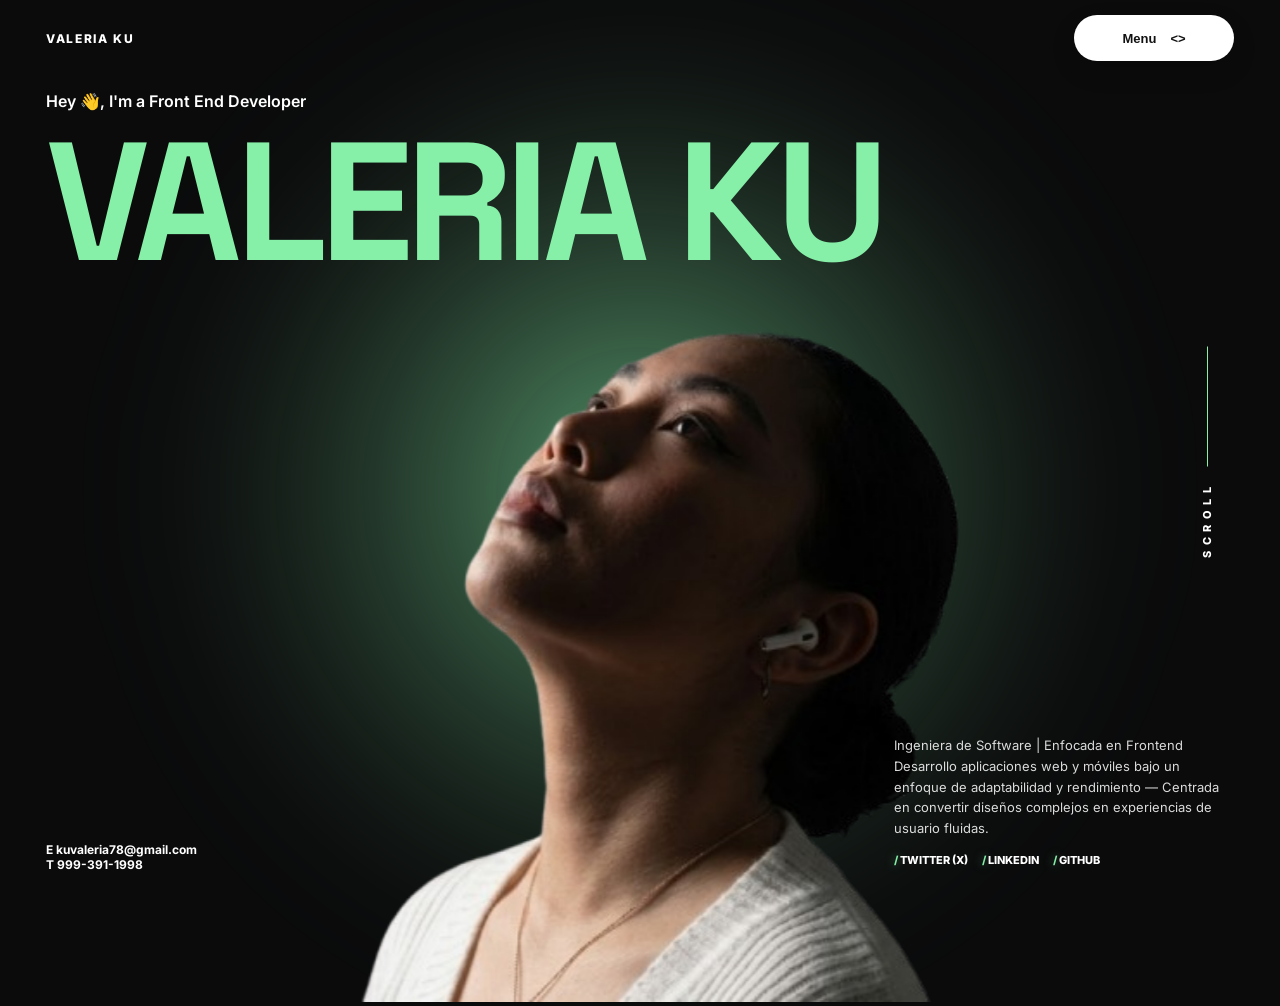
==== index.html @ 66c178a5 "menu update" ====
<!doctype html>
<html lang="es">
<head>
    <meta charset="utf-8" />
    <meta name="viewport" content="width=device-width,initial-scale=1" />
    <title>Valeria Ku | Portfolio</title>
    <link rel="preconnect" href="https://fonts.googleapis.com">
    <link rel="preconnect" href="https://fonts.gstatic.com" crossorigin>
    <link
        href="https://fonts.googleapis.com/css2?family=Inter:wght@400;500;600;700;800;900&family=Space+Grotesk:wght@400;500;600;700&display=swap"
        rel="stylesheet">
    <link rel="stylesheet" href="css/style.css">
</head>

<body>

    <div class="frame">
        <div id="menu-container"></div>
        <main class="stage">
            <div class="glow" aria-hidden="true"></div>
            <p class="kicker">
                Hey 👋, I'm a Front End Developer
            </p>

            <h1 class="title">
                VALERIA KU
            </h1>

            <figure class="portrait">
                <img src="img/profile.png" alt="Valeria Ku">
            </figure>

            <div class="scroll" aria-hidden="true">
                <i></i>
                <span>SCROLL</span>
            </div>

            <aside class="bio">

                <p>
                    Ingeniera de Software | Enfocada en Frontend
                    Desarrollo aplicaciones web y móviles bajo un enfoque de adaptabilidad y rendimiento —
                    Centrada en convertir diseños complejos en experiencias de usuario fluidas.
                </p>

                <nav class="links">
                    <a href="https://x.com/valeria76617102" target="_blank" rel="noopener noreferrer">
                        <span class="slash">/</span>
                        TWITTER (X)
                    </a>

                    <a href="https://www.linkedin.com/in/valeria-k%C3%BA-220157258/"
                        target="_blank"
                        rel="noopener noreferrer">

                        <span class="slash">/</span>
                        LINKEDIN
                    </a>

                    <a href="https://github.com/valeeerzx"
                        target="_blank"
                        rel="noopener noreferrer">

                        <span class="slash">/</span>
                        GITHUB
                    </a>
                </nav>
            </aside>
        </main>

        <footer class="footer">
            <p>E kuvaleria78@gmail.com</p>
            <p>T 999-391-1998</p>
        </footer>

    </div>
    <script src="js/loadComponents.js"></script>
</body>
</html>
---- css/style.css ----
:root {
    --bg: #0b0b0c;
    --text: #ffffff;
    --line: rgba(255, 255, 255, .35);
    --neon: #86f0a8;
}

* {
    box-sizing: border-box;
    margin: 0;
    padding: 0;
}

html, body {
    height: 100%;
}

body {
    font-family: Inter, system-ui, -apple-system, Segoe UI, Roboto, Arial, sans-serif;
    background: var(--bg);
    color: var(--text);
    overflow-x: hidden;
}

.frame {
    height: 100vh;
    padding: 15px 46px 28px;
    display: flex;
    flex-direction: column;
    position: relative;
}

/* HEADER */
.header {
    display: flex;
    justify-content: space-between;
    align-items: center;
    z-index: 100;
}

.brand {
    font-size: 12px;
    font-weight: 800;
    letter-spacing: .14em;
}

/* --- SECCIÓN DEL MENÚ MEJORADA --- */
.menu-wrapper {
    position: relative;
    width: 160px; /* Ancho fijo para evitar saltos visuales */
}

.menu {
    border: 0;
    background: #fff;
    color: #111;
    font-weight: 700;
    font-size: 13px;
    width: 100%;
    height: 46px;
    border-radius: 999px;
    cursor: pointer;
    display: flex;
    align-items: center;
    justify-content: center;
    gap: 14px;
    transition: all .3s cubic-bezier(0.4, 0, 0.2, 1);
    box-shadow: 0 10px 24px rgba(0,0,0,.15);
    position: relative;
    z-index: 102; 
}

.menu:hover {
    background: var(--neon);
    transform: translateY(-1px);
}

/* Estado cuando el menú está abierto para que encaje perfectamente */
.menu.is-open {
    box-shadow: none;
    border-radius: 16px 16px 0 0; /* Se une a la caja de abajo */
    background: #fff;
}

.nav-dropdown {
    position: absolute;
    top: 0;
    right: 0;
    background: #fff;
    width: 100%;
    border-radius: 16px;
    padding: 55px 10px 15px 10px; /* Padding superior para el botón */
    box-shadow: 0 20px 40px rgba(0,0,0,0.4);
    
    /* Estado oculto */
    opacity: 0;
    visibility: hidden;
    transform: translateY(-10px);
    transition: all 0.4s cubic-bezier(0.165, 0.84, 0.44, 1);
    z-index: 101;
}

.nav-dropdown.is-active {
    opacity: 1;
    visibility: visible;
    transform: translateY(0);
}

.nav-list {
    list-style: none;
}

.nav-list li a {
    display: block;
    padding: 12px 15px;
    color: #111;
    text-decoration: none;
    font-size: 14px;
    font-weight: 600;
    border-radius: 8px;
    transition: background 0.2s;
}

.nav-list li a:hover {
    background: #f0f0f0;
}

/* ROLLING TEXT EFFECT */

.rolling-link {
    overflow: hidden;
}

.rolling-text {
    display: flex;
    overflow: hidden;

    font-family: "Space Grotesk", sans-serif;
    font-weight: 600;
    line-height: 1.6em;

    --text: #111;
    --line-height: 22px;

    text-shadow:
        0 var(--line-height) 0 var(--text);
}

.rolling-text span {
    display: block;

    color: var(--text);

    transition:
        transform .5s cubic-bezier(.22,1,.36,1);

    will-change: transform;
}

/* hover */

.rolling-link:hover .rolling-text span {
    transform: translateY(calc(var(--line-height) * -1));
}

/* delays */

.rolling-link:hover .rolling-text span:nth-child(1) {
    transition-delay: 0s;
}

.rolling-link:hover .rolling-text span:nth-child(2) {
    transition-delay: .02s;
}

.rolling-link:hover .rolling-text span:nth-child(3) {
    transition-delay: .04s;
}

.rolling-link:hover .rolling-text span:nth-child(4) {
    transition-delay: .06s;
}

.rolling-link:hover .rolling-text span:nth-child(5) {
    transition-delay: .08s;
}

.rolling-link:hover .rolling-text span:nth-child(6) {
    transition-delay: .10s;
}

.rolling-link:hover .rolling-text span:nth-child(7) {
    transition-delay: .12s;
}

.rolling-link:hover .rolling-text span:nth-child(8) {
    transition-delay: .14s;
}

.rolling-link:hover .rolling-text span:nth-child(9) {
    transition-delay: .16s;
}

.rolling-link:hover .rolling-text span:nth-child(10) {
    transition-delay: .18s;
}

.rolling-link:hover .rolling-text span:nth-child(11) {
    transition-delay: .20s;
}

.rolling-link:hover .rolling-text span:nth-child(12) {
    transition-delay: .22s;
}

/* --- STAGE Y CONTENIDO --- */
.stage {
    flex: 1;
    position: relative;
    overflow: visible;
    isolation: isolate;
}

.glow {
    position: absolute;
    left: 50%;
    top: 55%;
    transform: translate(-50%, -50%);
    width: 900px;
    height: 900px;
    border-radius: 999px;
    background: radial-gradient(circle at 50% 50%, rgba(134, 240, 168, .65) 0%, rgba(134, 240, 168, .25) 35%, rgba(134, 240, 168, .10) 55%, rgba(134, 240, 168, 0) 75%);
    filter: blur(70px);
    z-index: 1;
}

.kicker {
    position: absolute;
    left: 0;
    top: 30px;
    font-size: 16px;
    font-weight: 600;
    z-index: 10;
}

.title {
    position: absolute;
    left: 0;
    top: 70px;
    font-family: "Space Grotesk", sans-serif;
    font-weight: 700;
    font-size: 168px;
    letter-spacing: -0.04em;
    line-height: .85;
    color: var(--neon);
    z-index: 6;
    white-space: nowrap;
}

.portrait {
    position: absolute;
    left: 50%;
    bottom: -160px;
    transform: translateX(-50%);
    height: 92%;
    z-index: 12;
}

.portrait img {
    height: 100%;
    opacity: 0;
    transform: translateY(40px);
    animation: imgEnter 1.1s ease-out forwards;
    animation-delay: .25s;
    will-change: transform, opacity;
}

@keyframes imgEnter {
    to {
        opacity: 1;
        transform: translateY(0);
    }
}

.scroll {
    position: absolute;
    right: 20px;
    top: 50%;
    transform: translateY(-50%);
    z-index: 20;
    display: flex;
    flex-direction: column;
    align-items: center;
    gap: 15px;
}

.scroll i {
    width: 1px;
    height: 120px;
    background: var(--neon);
    display: block;
}

.scroll span {
    display: block;
    font-size: 11px;
    font-weight: 800;
    color: #fff;
    text-align: center;
    writing-mode: vertical-lr;
    transform: rotate(180deg);
    letter-spacing: 0.5em;
    text-transform: uppercase;
}

.bio {
    position: absolute;
    right: 0;
    bottom: -25px;
    width: 340px;
    z-index: 22;
    display: flex;
    flex-direction: column;
    justify-content: flex-end;
}

.bio p {
    font-size: 13px;
    line-height: 1.6;
    opacity: .85;
    margin-bottom: 14px;
}

.links {
    display: flex;
    gap: 14px;
    flex-wrap: wrap;
}

.links a {
    font-size: 11px;
    font-weight: 800;
    text-decoration: none;
    color: #fff;
}

.links a .slash {
    color: var(--neon);
    text-shadow: 0 0 10px rgba(134, 240, 168, .6);
}

.footer {
    margin-top: auto;
    font-size: 12px;
    font-weight: 700;
    z-index: 30;
}

@media (max-width: 980px) {
    .frame { padding: 22px 18px; }
    .title { font-size: 90px; white-space: normal; }
    .scroll { display: none; }
    .portrait { height: 75%; bottom: -60px; }
    .bio { width: 90%; }
}
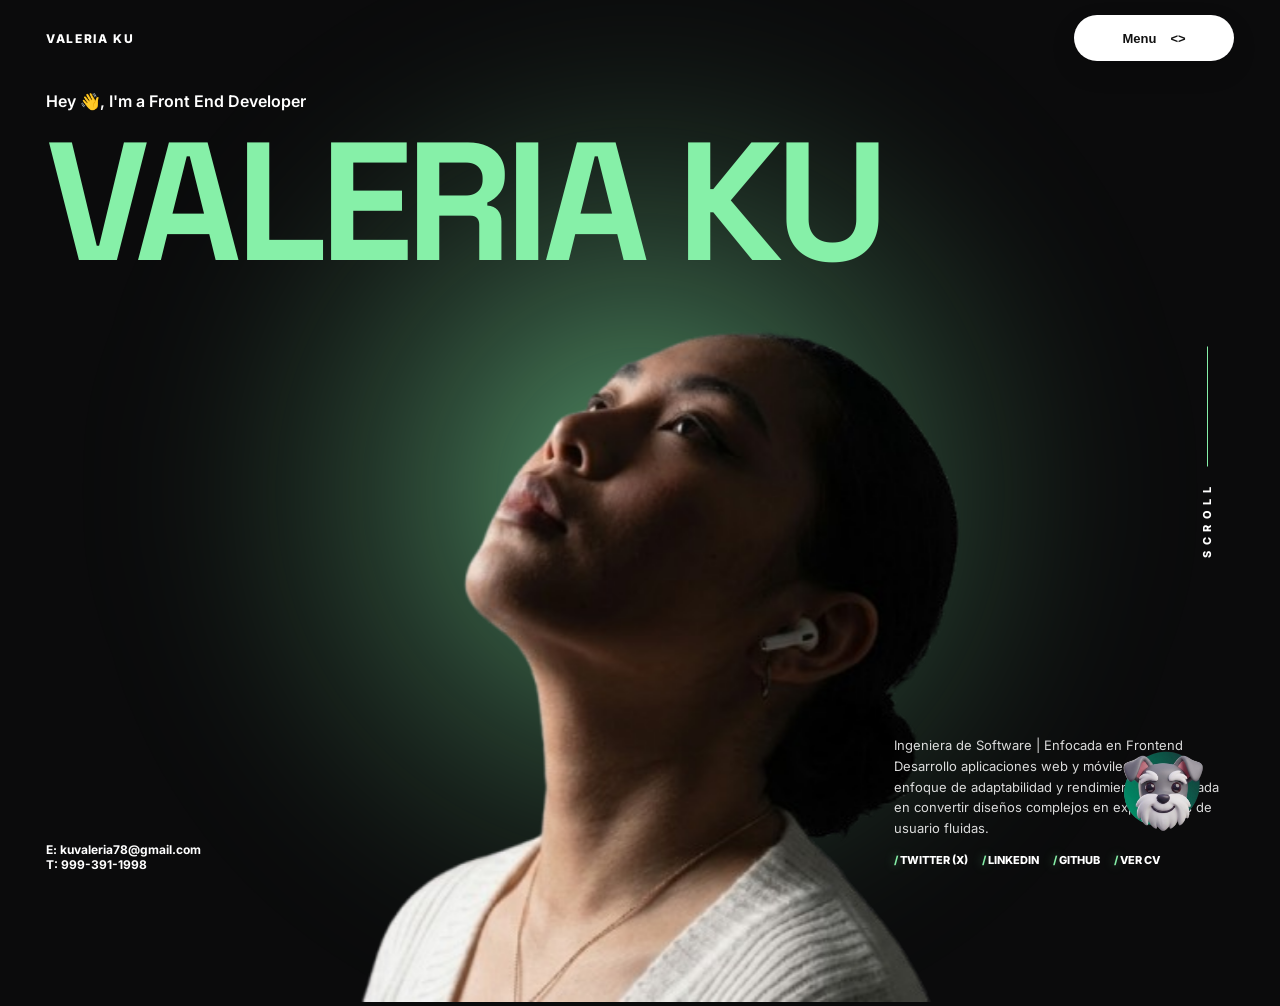
==== commit 968996c4: "Integración de cv" ====
--- a/index.html
+++ b/index.html
@@ -1,5 +1,6 @@
 <!doctype html>
 <html lang="es">
+
 <head>
     <meta charset="utf-8" />
     <meta name="viewport" content="width=device-width,initial-scale=1" />
@@ -11,6 +12,31 @@
         rel="stylesheet">
     <link rel="stylesheet" href="css/style.css">
 </head>
+<!-- CHATBOT CV -->
+<div class="cv-bot">
+    <button class="cv-bot-toggle" id="cvBotToggle">
+    <img src="img/Chat.png" alt="Chat Bot">
+</button>
+
+    <div class="cv-bot-box" id="cvBotBox">
+        <p>Hola 👋<br>¿Quieres descargar mi CV?</p>
+
+        <a href="assets/PDF/CV_Valeria_Ku.pdf"
+           download
+           class="cv-download-btn">
+            Descargar CV
+        </a>
+    </div>
+</div>
+
+<script>
+    const toggle = document.getElementById("cvBotToggle");
+    const box = document.getElementById("cvBotBox");
+
+    toggle.addEventListener("click", () => {
+        box.classList.toggle("active");
+    });
+</script>
 
 <body>
 
@@ -49,31 +75,34 @@
                         TWITTER (X)
                     </a>
 
-                    <a href="https://www.linkedin.com/in/valeria-k%C3%BA-220157258/"
-                        target="_blank"
+                    <a href="https://www.linkedin.com/in/valeria-k%C3%BA-220157258/" target="_blank"
                         rel="noopener noreferrer">
 
                         <span class="slash">/</span>
                         LINKEDIN
                     </a>
 
-                    <a href="https://github.com/valeeerzx"
-                        target="_blank"
-                        rel="noopener noreferrer">
+                    <a href="https://github.com/valeeerzx" target="_blank" rel="noopener noreferrer">
 
                         <span class="slash">/</span>
                         GITHUB
+                    </a>
+
+                    <a href="assets/PDF/CV_Valeria_Ku.pdf" target="_blank" rel="noopener noreferrer">
+                        <span class="slash">/</span>
+                        VER CV
                     </a>
                 </nav>
             </aside>
         </main>
 
         <footer class="footer">
-            <p>E kuvaleria78@gmail.com</p>
-            <p>T 999-391-1998</p>
+            <p>E: kuvaleria78@gmail.com</p>
+            <p>T: 999-391-1998</p>
         </footer>
 
     </div>
     <script src="js/loadComponents.js"></script>
 </body>
+
 </html>
--- a/css/style.css
+++ b/css/style.css
@@ -213,12 +213,10 @@
     transition-delay: .22s;
 }
 
-/* --- STAGE Y CONTENIDO --- */
 .stage {
     flex: 1;
     position: relative;
     overflow: visible;
-    isolation: isolate;
 }
 
 .glow {
@@ -229,9 +227,15 @@
     width: 900px;
     height: 900px;
     border-radius: 999px;
-    background: radial-gradient(circle at 50% 50%, rgba(134, 240, 168, .65) 0%, rgba(134, 240, 168, .25) 35%, rgba(134, 240, 168, .10) 55%, rgba(134, 240, 168, 0) 75%);
+    background: radial-gradient(circle at 50% 50%,
+        rgba(134, 240, 168, .65) 0%,
+        rgba(134, 240, 168, .25) 35%,
+        rgba(134, 240, 168, .10) 55%,
+        rgba(134, 240, 168, 0) 75%);
     filter: blur(70px);
     z-index: 1;
+
+    pointer-events: none; /* ← ESTO */
 }
 
 .kicker {
@@ -263,7 +267,8 @@
     bottom: -160px;
     transform: translateX(-50%);
     height: 92%;
-    z-index: 12;
+    z-index: 2;
+    pointer-events: none;
 }
 
 .portrait img {
@@ -318,7 +323,7 @@
     right: 0;
     bottom: -25px;
     width: 340px;
-    z-index: 22;
+    z-index: 50;
     display: flex;
     flex-direction: column;
     justify-content: flex-end;
@@ -335,6 +340,9 @@
     display: flex;
     gap: 14px;
     flex-wrap: wrap;
+    position: relative;
+    z-index: 51;
+
 }
 
 .links a {
@@ -362,4 +370,111 @@
     .scroll { display: none; }
     .portrait { height: 75%; bottom: -60px; }
     .bio { width: 90%; }
+}
+
+/* ===== CHATBOT CV ===== */
+
+.cv-bot {
+    position: fixed;
+    right: 30px;
+    bottom: 30px;
+    z-index: 9999;
+}
+
+.cv-bot-toggle {
+    width: 150px;
+    height: 150px;
+
+    border: none;
+    background: transparent;
+
+    cursor: pointer;
+    padding: 0;
+
+    overflow: hidden;
+
+    animation: floatBot 3s ease-in-out infinite;
+}
+
+.cv-bot-toggle img {
+    width: 100%;
+    height: 100%;
+    object-fit: contain;
+}
+
+@keyframes floatBot {
+    0% {
+        transform: translateY(0px);
+    }
+    50% {
+        transform: translateY(-6px);
+    }
+    100% {
+        transform: translateY(0px);
+    }
+}
+
+.cv-bot-box {
+    position: absolute;
+    bottom: 90px;
+    right: 0;
+
+    width: 260px;
+
+    background: rgba(18,18,20,.96);
+
+    border: 1px solid rgba(255,255,255,.08);
+
+    backdrop-filter: blur(12px);
+
+    border-radius: 22px;
+
+    padding: 22px;
+
+    opacity: 0;
+    visibility: hidden;
+
+    transform: translateY(20px);
+
+    transition: all .35s ease;
+}
+
+.cv-bot-box.active {
+    opacity: 1;
+    visibility: visible;
+    transform: translateY(0);
+}
+
+.cv-bot-box p {
+    font-size: 14px;
+    line-height: 1.6;
+    margin-bottom: 18px;
+    color: white;
+}
+
+.cv-download-btn {
+    display: inline-flex;
+    align-items: center;
+    justify-content: center;
+
+    width: 100%;
+
+    padding: 14px;
+
+    border-radius: 14px;
+
+    text-decoration: none;
+
+    font-weight: 700;
+    font-size: 14px;
+
+    background: var(--neon);
+    color: #111;
+
+    transition: all .25s ease;
+}
+
+.cv-download-btn:hover {
+    transform: translateY(-2px);
+    filter: brightness(1.05);
 }
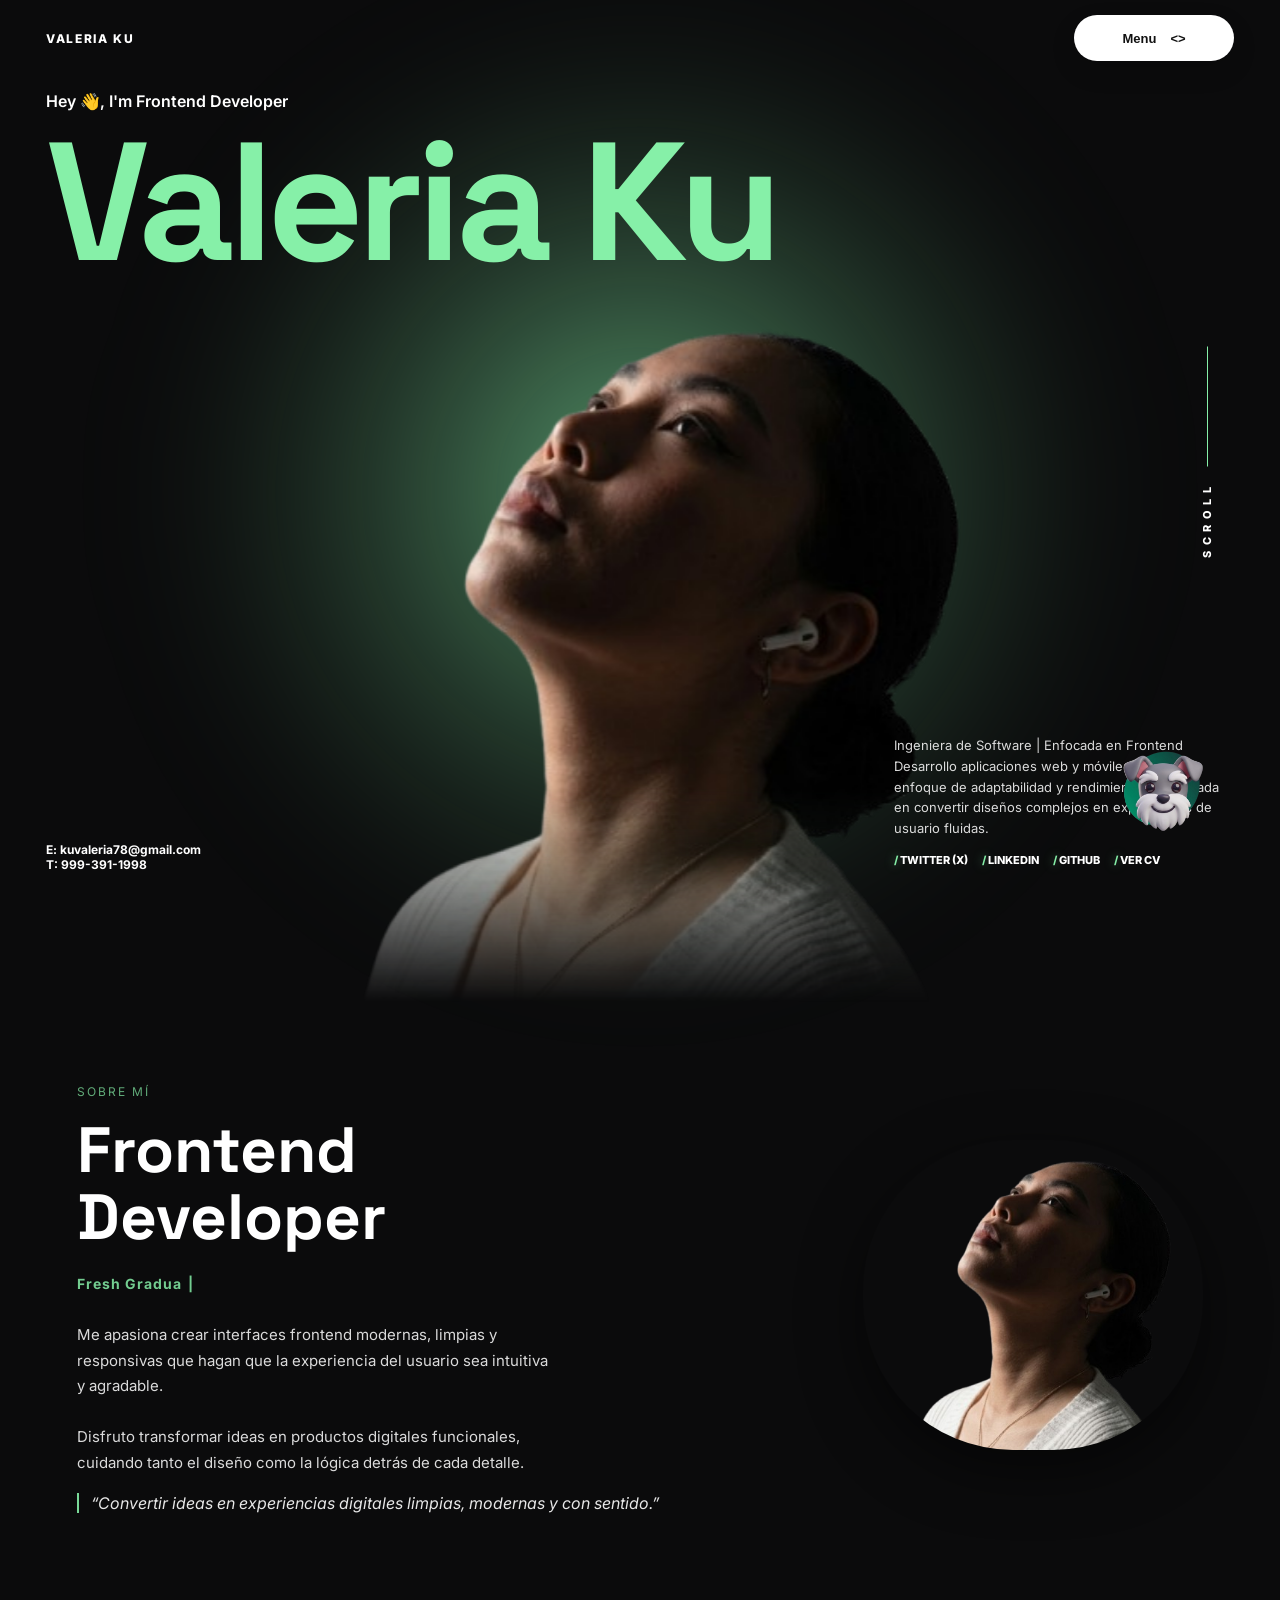
==== commit 5e425715: "Sección sobre mi" ====
--- a/index.html
+++ b/index.html
@@ -45,11 +45,11 @@
         <main class="stage">
             <div class="glow" aria-hidden="true"></div>
             <p class="kicker">
-                Hey 👋, I'm a Front End Developer
+                Hey 👋, I'm Frontend Developer
             </p>
 
             <h1 class="title">
-                VALERIA KU
+                Valeria Ku
             </h1>
 
             <figure class="portrait">
@@ -102,6 +102,9 @@
         </footer>
 
     </div>
+
+    <div id="about-container"></div>
+    
     <script src="js/loadComponents.js"></script>
 </body>
 
--- a/css/style.css
+++ b/css/style.css
@@ -278,6 +278,17 @@
     animation: imgEnter 1.1s ease-out forwards;
     animation-delay: .25s;
     will-change: transform, opacity;
+
+    -webkit-mask-image: linear-gradient(
+        to bottom,
+        rgba(0,0,0,1) 70%,
+        rgba(0,0,0,0) 100%
+    );
+    mask-image: linear-gradient(
+        to bottom,
+        rgba(0,0,0,1) 70%,
+        rgba(0,0,0,0) 100%
+    );
 }
 
 @keyframes imgEnter {
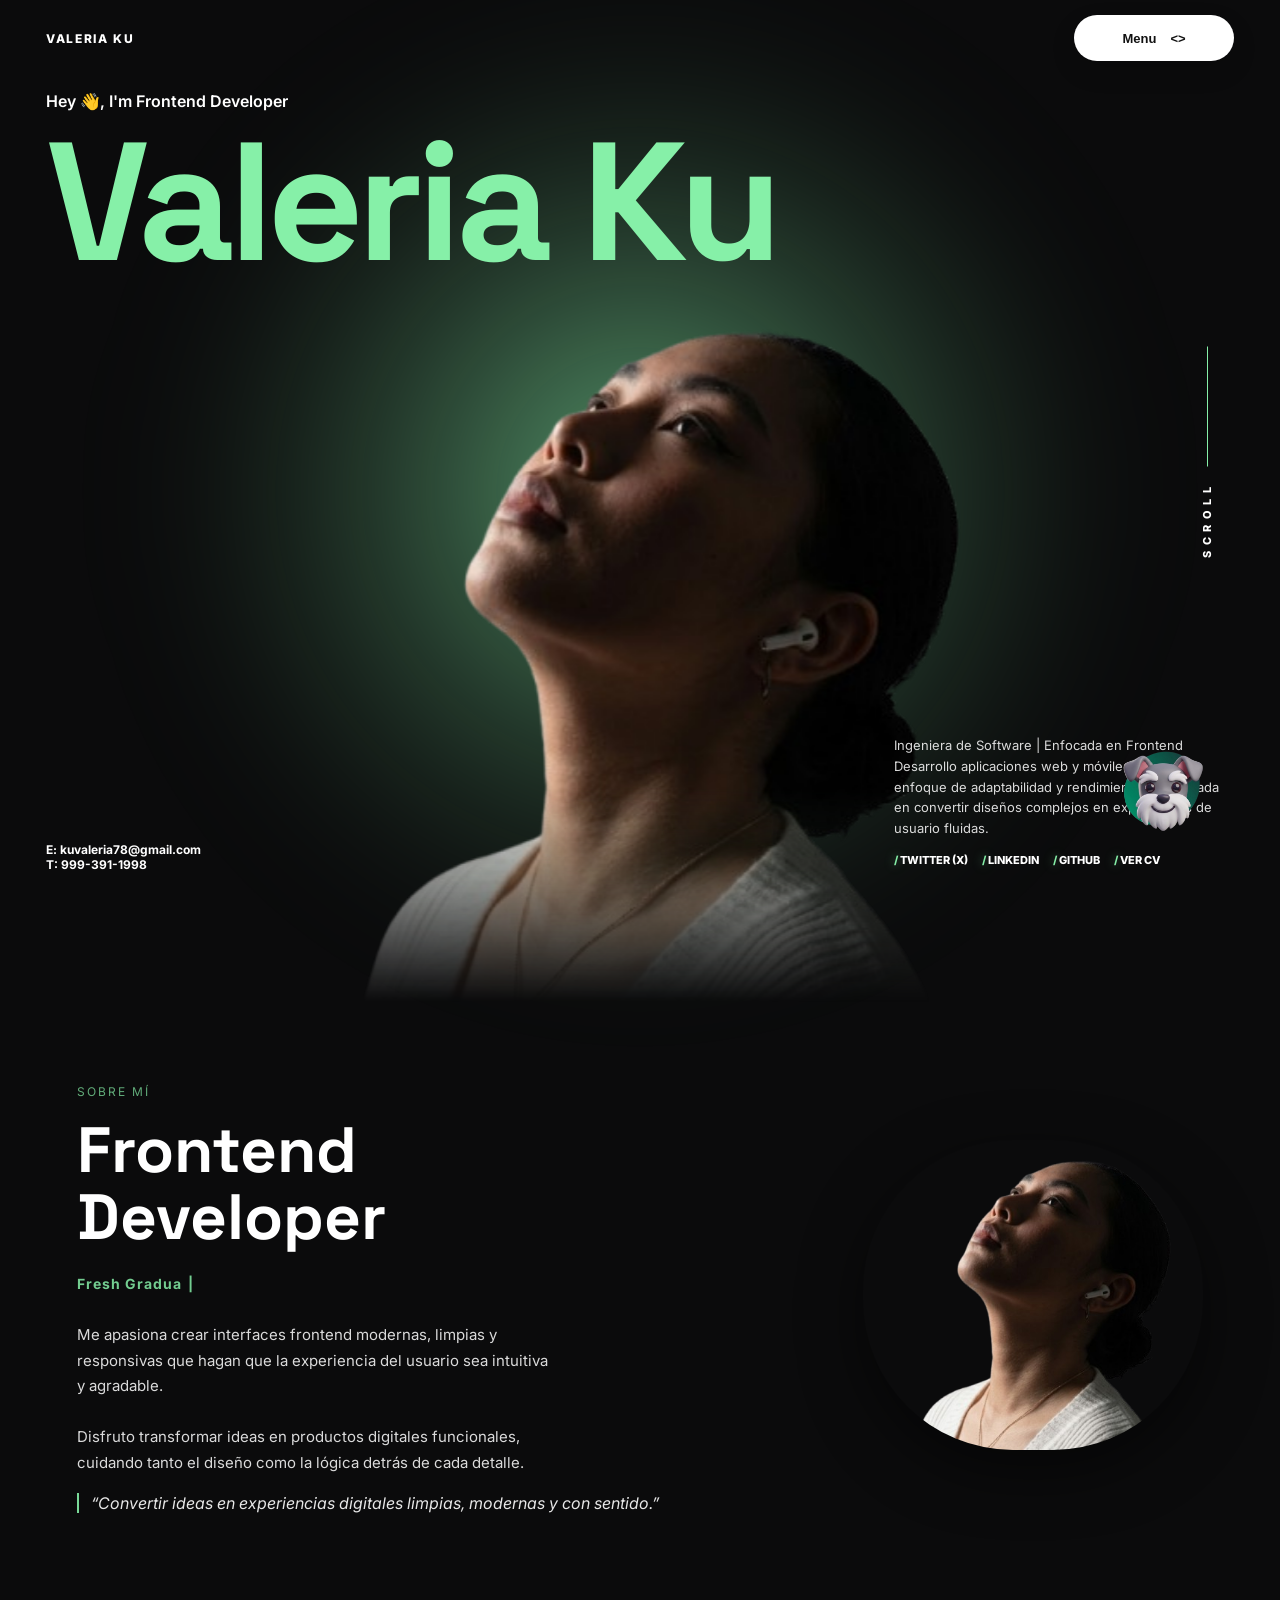
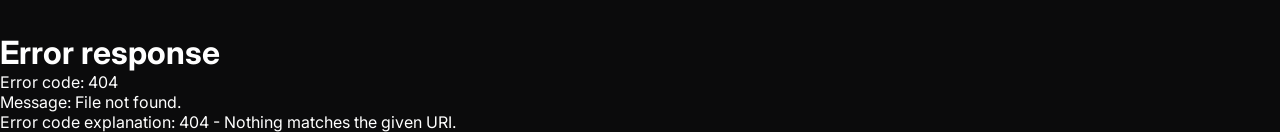
==== commit db52e812: "Seccion de proyectos" ====
--- a/index.html
+++ b/index.html
@@ -15,15 +15,13 @@
 <!-- CHATBOT CV -->
 <div class="cv-bot">
     <button class="cv-bot-toggle" id="cvBotToggle">
-    <img src="img/Chat.png" alt="Chat Bot">
-</button>
+        <img src="img/Chat.png" alt="Chat Bot">
+    </button>
 
     <div class="cv-bot-box" id="cvBotBox">
         <p>Hola 👋<br>¿Quieres descargar mi CV?</p>
 
-        <a href="assets/PDF/CV_Valeria_Ku.pdf"
-           download
-           class="cv-download-btn">
+        <a href="assets/PDF/CV_Valeria_Ku.pdf" download class="cv-download-btn">
             Descargar CV
         </a>
     </div>
@@ -104,7 +102,8 @@
     </div>
 
     <div id="about-container"></div>
-    
+    <div id="projects-container"></div>
+
     <script src="js/loadComponents.js"></script>
 </body>
 
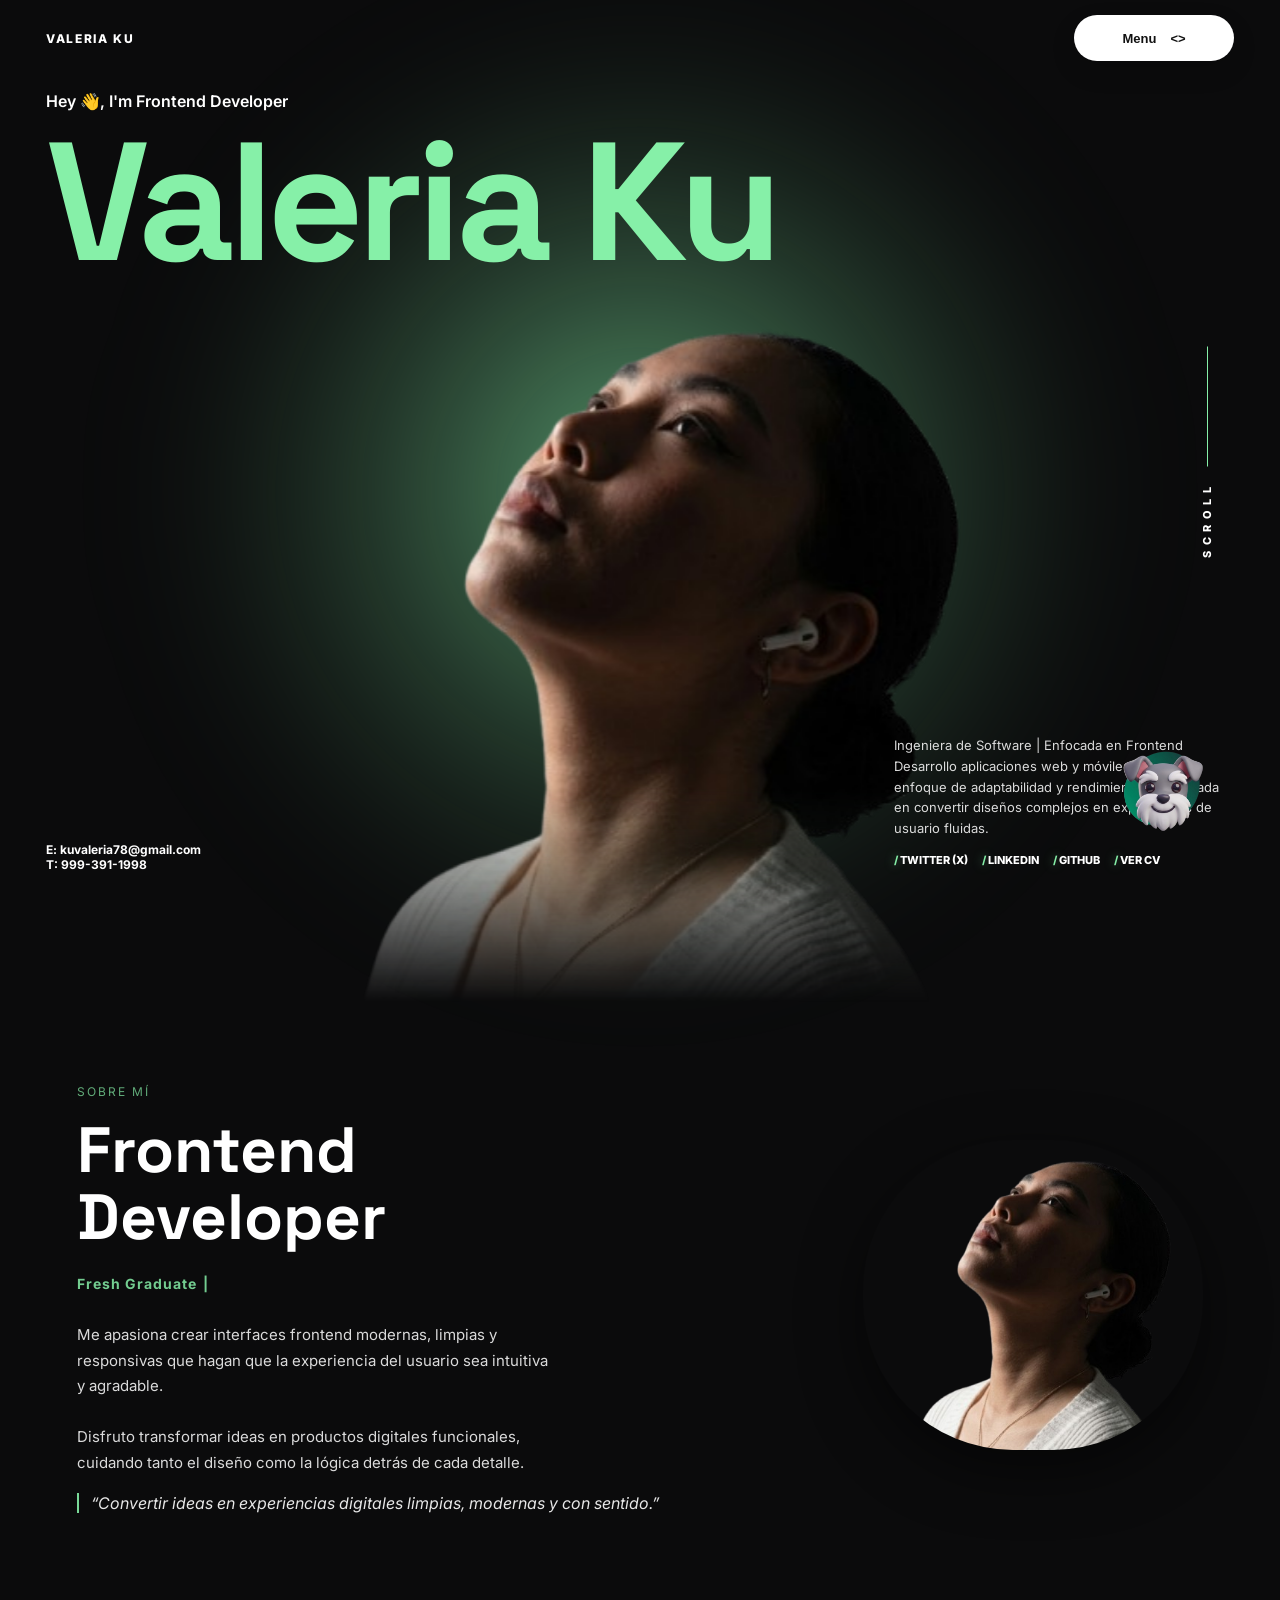
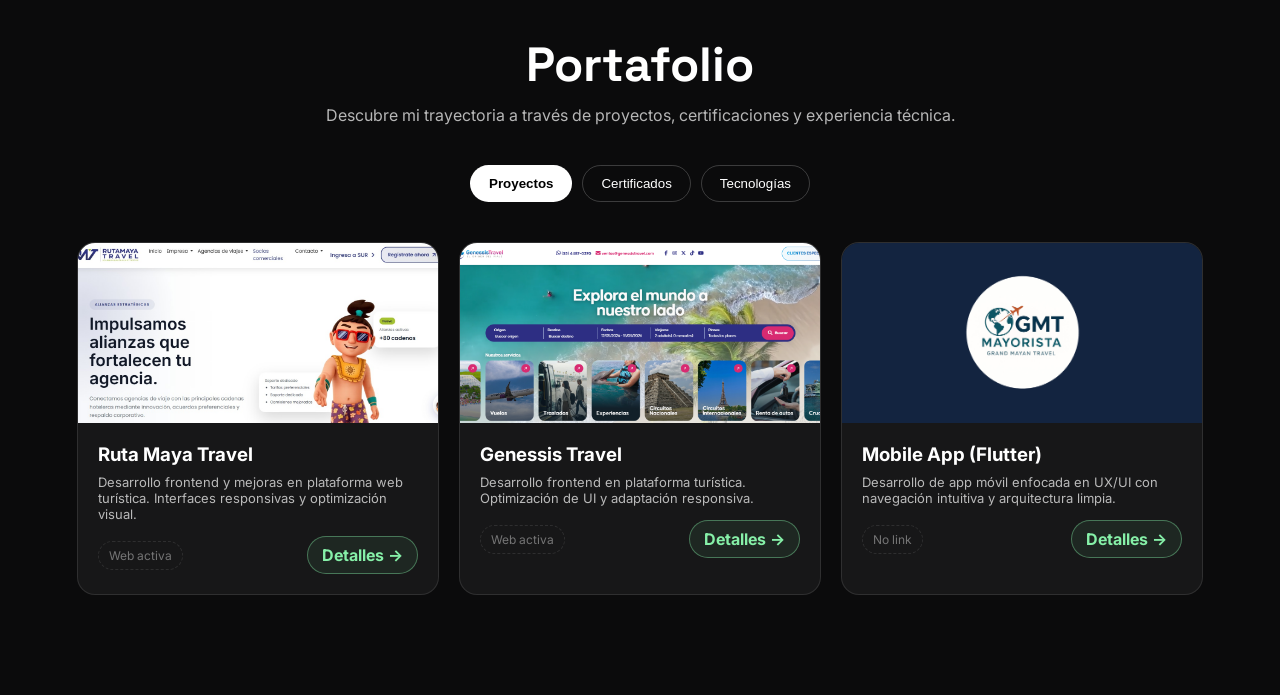
==== commit 59ca6bcd: "Certificados" ====
--- a/index.html
+++ b/index.html
@@ -5,43 +5,51 @@
     <meta charset="utf-8" />
     <meta name="viewport" content="width=device-width,initial-scale=1" />
     <title>Valeria Ku | Portfolio</title>
+
     <link rel="preconnect" href="https://fonts.googleapis.com">
     <link rel="preconnect" href="https://fonts.gstatic.com" crossorigin>
+
     <link
         href="https://fonts.googleapis.com/css2?family=Inter:wght@400;500;600;700;800;900&family=Space+Grotesk:wght@400;500;600;700&display=swap"
         rel="stylesheet">
+
     <link rel="stylesheet" href="css/style.css">
 </head>
-<!-- CHATBOT CV -->
-<div class="cv-bot">
-    <button class="cv-bot-toggle" id="cvBotToggle">
-        <img src="img/Chat.png" alt="Chat Bot">
-    </button>
-
-    <div class="cv-bot-box" id="cvBotBox">
-        <p>Hola 👋<br>¿Quieres descargar mi CV?</p>
-
-        <a href="assets/PDF/CV_Valeria_Ku.pdf" download class="cv-download-btn">
-            Descargar CV
-        </a>
-    </div>
-</div>
-
-<script>
-    const toggle = document.getElementById("cvBotToggle");
-    const box = document.getElementById("cvBotBox");
-
-    toggle.addEventListener("click", () => {
-        box.classList.toggle("active");
-    });
-</script>
 
 <body>
 
+    <!-- CHATBOT CV -->
+    <div class="cv-bot">
+        <button class="cv-bot-toggle" id="cvBotToggle">
+            <img src="img/Chat.png" alt="Chat Bot">
+        </button>
+
+        <div class="cv-bot-box" id="cvBotBox">
+            <p>Hola 👋<br>¿Quieres descargar mi CV?</p>
+
+            <a href="assets/PDF/CV_Valeria_Ku.pdf" download class="cv-download-btn">
+                Descargar CV
+            </a>
+        </div>
+    </div>
+
+    <script>
+        const toggle = document.getElementById("cvBotToggle");
+        const box = document.getElementById("cvBotBox");
+
+        toggle.addEventListener("click", () => {
+            box.classList.toggle("active");
+        });
+    </script>
+
     <div class="frame">
+
         <div id="menu-container"></div>
+
         <main class="stage">
+
             <div class="glow" aria-hidden="true"></div>
+
             <p class="kicker">
                 Hey 👋, I'm Frontend Developer
             </p>
@@ -68,6 +76,7 @@
                 </p>
 
                 <nav class="links">
+
                     <a href="https://x.com/valeria76617102" target="_blank" rel="noopener noreferrer">
                         <span class="slash">/</span>
                         TWITTER (X)
@@ -75,13 +84,11 @@
 
                     <a href="https://www.linkedin.com/in/valeria-k%C3%BA-220157258/" target="_blank"
                         rel="noopener noreferrer">
-
                         <span class="slash">/</span>
                         LINKEDIN
                     </a>
 
                     <a href="https://github.com/valeeerzx" target="_blank" rel="noopener noreferrer">
-
                         <span class="slash">/</span>
                         GITHUB
                     </a>
@@ -90,8 +97,11 @@
                         <span class="slash">/</span>
                         VER CV
                     </a>
+
                 </nav>
+
             </aside>
+
         </main>
 
         <footer class="footer">
@@ -105,6 +115,7 @@
     <div id="projects-container"></div>
 
     <script src="js/loadComponents.js"></script>
+
 </body>
 
 </html>
--- a/css/style.css
+++ b/css/style.css
@@ -488,4 +488,108 @@
 .cv-download-btn:hover {
     transform: translateY(-2px);
     filter: brightness(1.05);
-}+}
+/* ===== RESPONSIVE GLOBAL FIX ===== */
+
+@media (max-width: 1200px) {
+    .title {
+        font-size: 120px;
+    }
+
+    .portrait {
+        height: 80%;
+        bottom: -100px;
+    }
+}
+
+@media (max-width: 980px) {
+    .frame {
+        padding: 20px 18px;
+    }
+
+    .title {
+        font-size: 80px;
+        white-space: normal;
+        line-height: 0.9;
+    }
+
+    .kicker {
+        top: 10px;
+        font-size: 14px;
+    }
+
+    .bio {
+        position: relative;
+        width: 100%;
+        right: auto;
+        bottom: auto;
+        margin-top: 40px;
+    }
+
+    .portrait {
+        position: relative;
+        left: auto;
+        bottom: auto;
+        transform: none;
+        height: auto;
+        width: 100%;
+        display: flex;
+        justify-content: center;
+        margin-top: 40px;
+    }
+
+    .portrait img {
+        height: auto;
+        width: 70%;
+    }
+
+    .scroll {
+        display: none;
+    }
+
+    .links {
+        gap: 10px;
+    }
+}
+
+@media (max-width: 600px) {
+    .title {
+        font-size: 48px;
+    }
+
+    .kicker {
+        font-size: 13px;
+    }
+
+    .portrait img {
+        width: 90%;
+    }
+
+    .bio p {
+        font-size: 12px;
+    }
+
+    .links a {
+        font-size: 10px;
+    }
+}
+
+@media (max-width: 400px) {
+    .title {
+        font-size: 38px;
+    }
+
+    .menu-wrapper {
+        width: 140px;
+    }
+
+    .cv-bot-toggle {
+        width: 110px;
+        height: 110px;
+    }
+
+    .cv-bot-box {
+        width: 220px;
+    }
+}
+
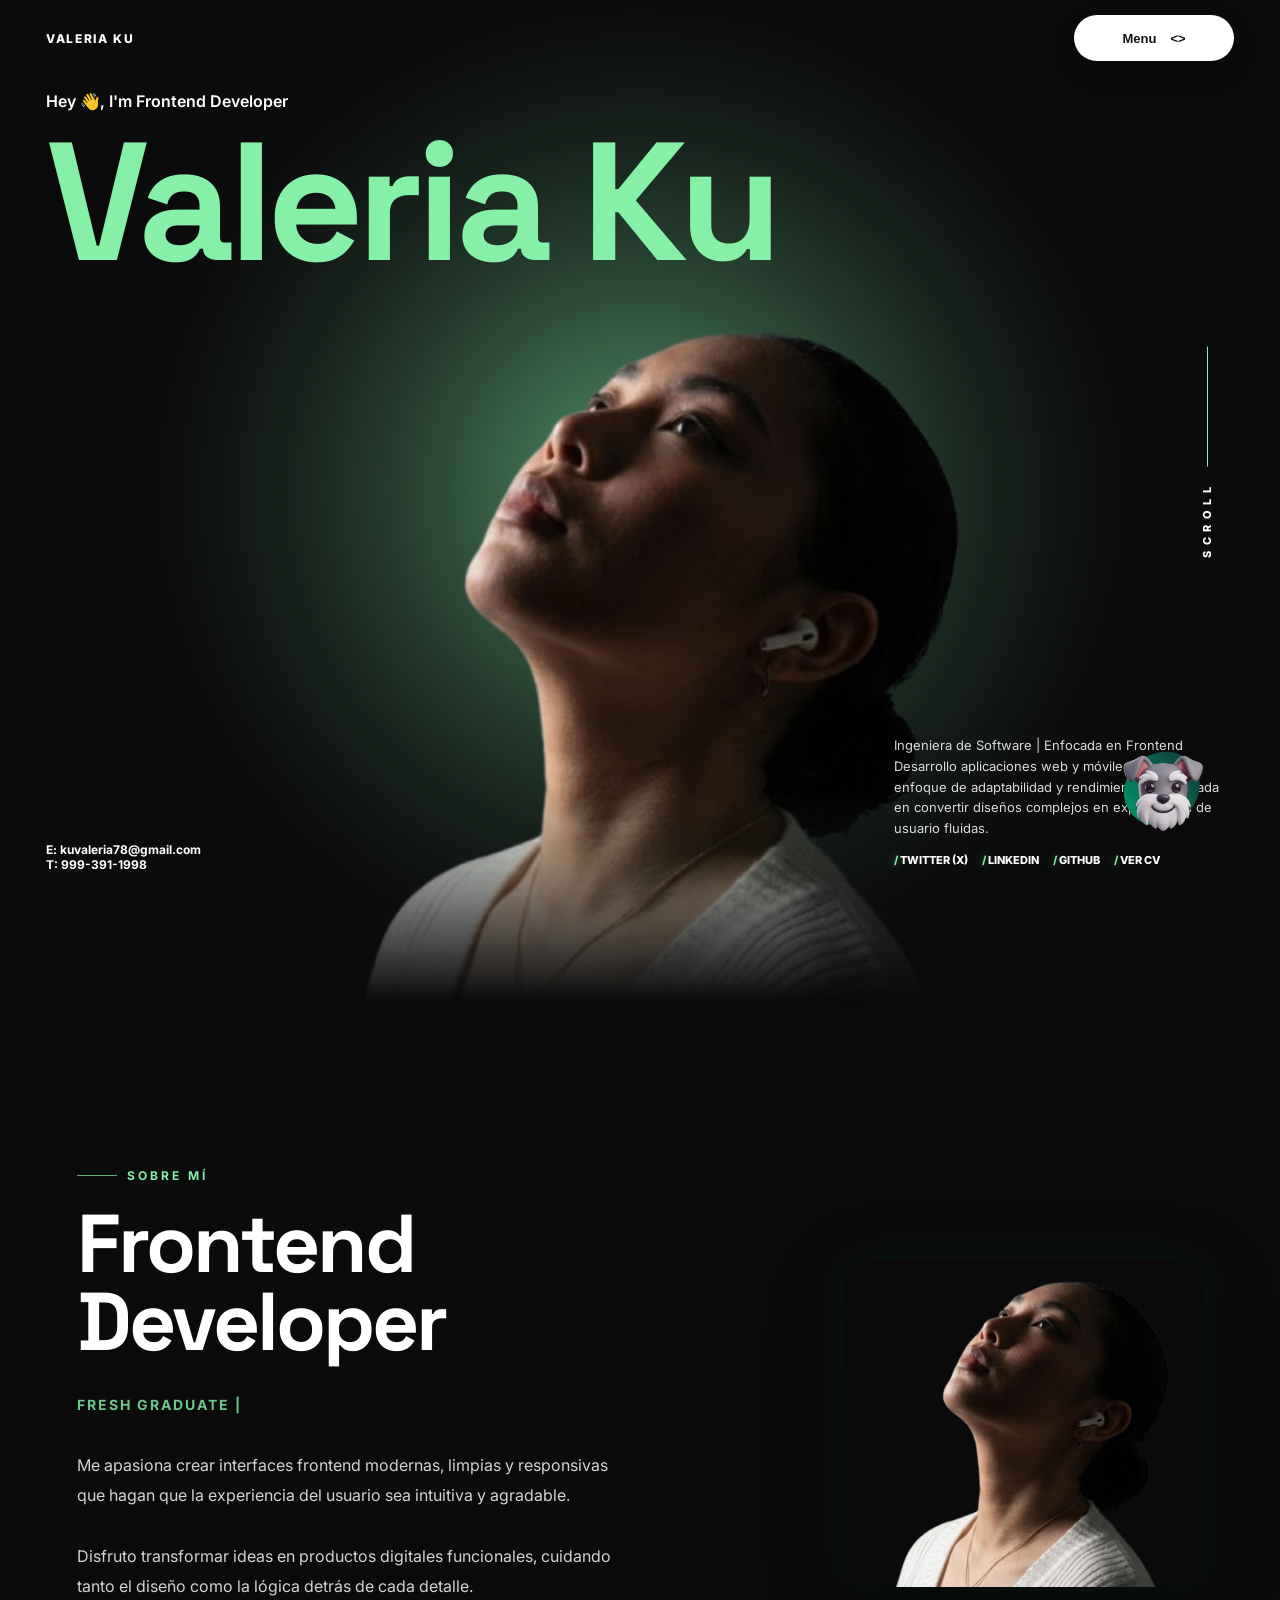
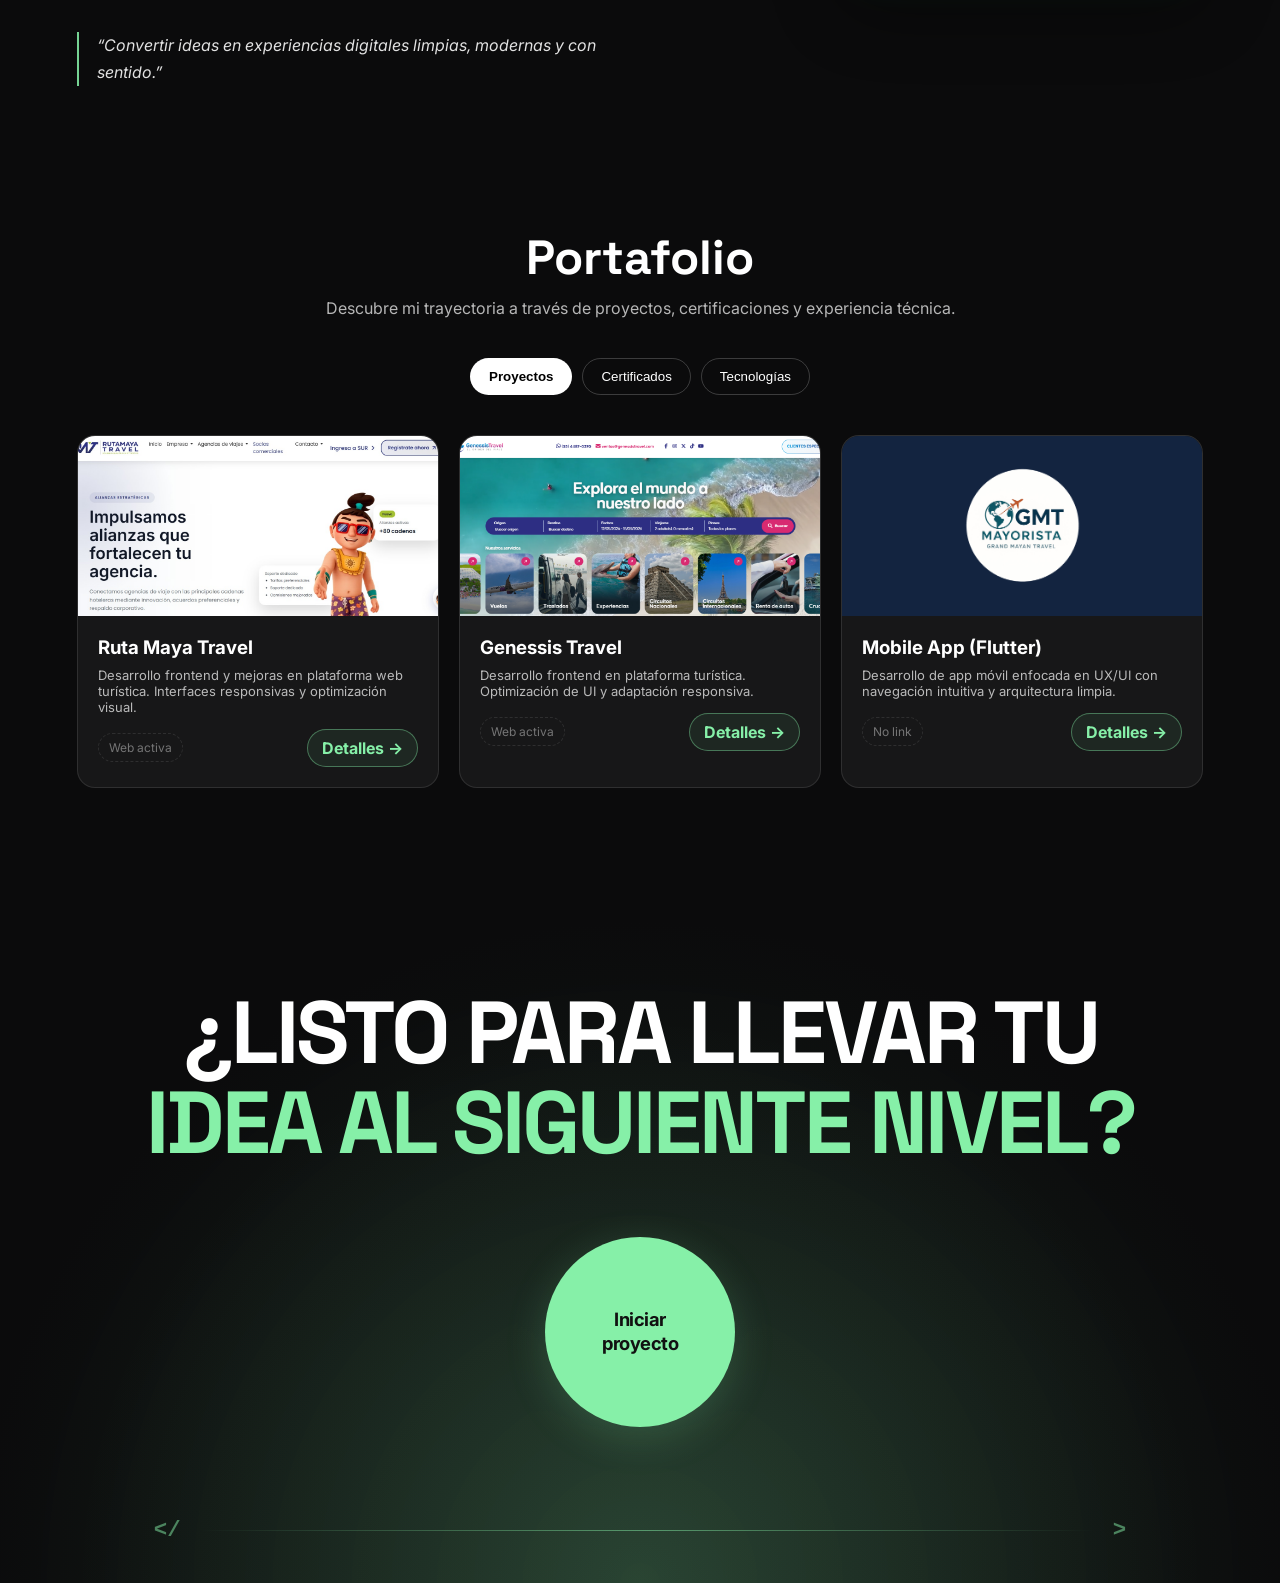
==== commit 560d8f56: "Contacto" ====
--- a/index.html
+++ b/index.html
@@ -113,6 +113,7 @@
 
     <div id="about-container"></div>
     <div id="projects-container"></div>
+    <div id="contact-section"></div>
 
     <script src="js/loadComponents.js"></script>
 
--- a/css/style.css
+++ b/css/style.css
@@ -488,108 +488,4 @@
 .cv-download-btn:hover {
     transform: translateY(-2px);
     filter: brightness(1.05);
-}
-/* ===== RESPONSIVE GLOBAL FIX ===== */
-
-@media (max-width: 1200px) {
-    .title {
-        font-size: 120px;
-    }
-
-    .portrait {
-        height: 80%;
-        bottom: -100px;
-    }
-}
-
-@media (max-width: 980px) {
-    .frame {
-        padding: 20px 18px;
-    }
-
-    .title {
-        font-size: 80px;
-        white-space: normal;
-        line-height: 0.9;
-    }
-
-    .kicker {
-        top: 10px;
-        font-size: 14px;
-    }
-
-    .bio {
-        position: relative;
-        width: 100%;
-        right: auto;
-        bottom: auto;
-        margin-top: 40px;
-    }
-
-    .portrait {
-        position: relative;
-        left: auto;
-        bottom: auto;
-        transform: none;
-        height: auto;
-        width: 100%;
-        display: flex;
-        justify-content: center;
-        margin-top: 40px;
-    }
-
-    .portrait img {
-        height: auto;
-        width: 70%;
-    }
-
-    .scroll {
-        display: none;
-    }
-
-    .links {
-        gap: 10px;
-    }
-}
-
-@media (max-width: 600px) {
-    .title {
-        font-size: 48px;
-    }
-
-    .kicker {
-        font-size: 13px;
-    }
-
-    .portrait img {
-        width: 90%;
-    }
-
-    .bio p {
-        font-size: 12px;
-    }
-
-    .links a {
-        font-size: 10px;
-    }
-}
-
-@media (max-width: 400px) {
-    .title {
-        font-size: 38px;
-    }
-
-    .menu-wrapper {
-        width: 140px;
-    }
-
-    .cv-bot-toggle {
-        width: 110px;
-        height: 110px;
-    }
-
-    .cv-bot-box {
-        width: 220px;
-    }
-}
-
+}
